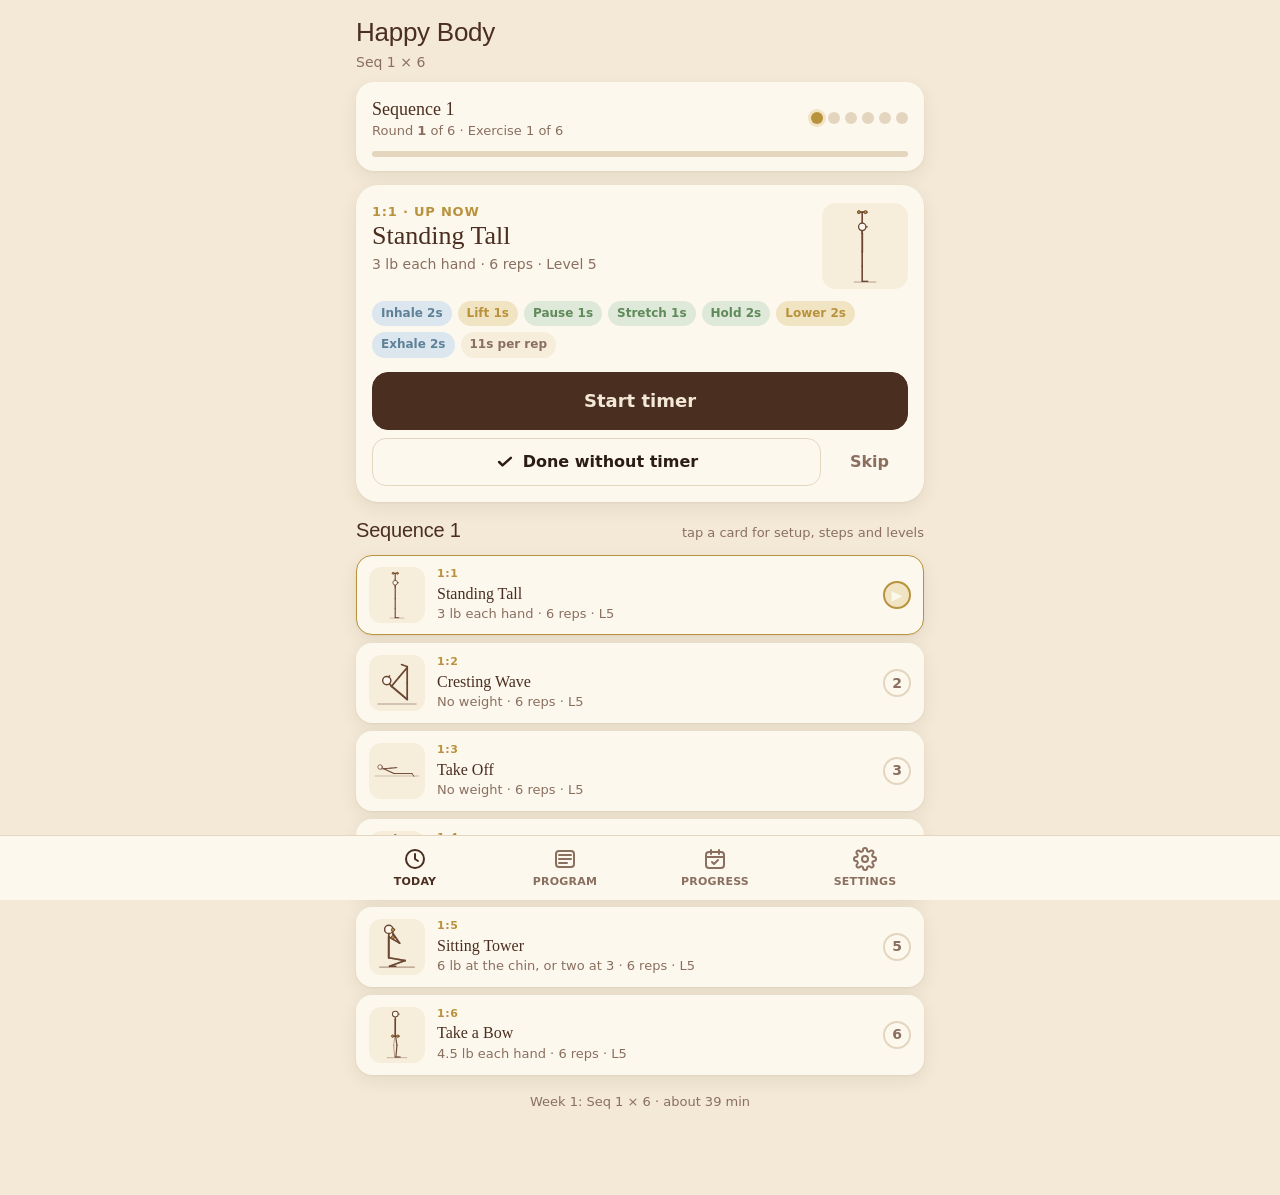
==== index.html @ 6543eadb "Initial commit: Happy Body PWA Daily runner for The Happy Body exercise program. Vanilla JS modules," ====
<!doctype html>
<html lang="en">
<head>
  <meta charset="utf-8">
  <meta name="viewport" content="width=device-width, initial-scale=1, viewport-fit=cover, maximum-scale=1">
  <title>Happy Body</title>
  <meta name="description" content="A daily runner for The Happy Body exercise program: tempo timer, weights, levels and streak.">
  <meta name="theme-color" content="#f3e9d6" media="(prefers-color-scheme: light)">
  <meta name="theme-color" content="#2a1d16" media="(prefers-color-scheme: dark)">
  <meta name="apple-mobile-web-app-capable" content="yes">
  <meta name="mobile-web-app-capable" content="yes">
  <meta name="apple-mobile-web-app-status-bar-style" content="default">
  <meta name="apple-mobile-web-app-title" content="Happy Body">
  <link rel="manifest" href="manifest.webmanifest">
  <link rel="icon" href="icons/icon.svg" type="image/svg+xml">
  <link rel="apple-touch-icon" href="icons/apple-touch-icon.png">
  <link rel="preload" href="fonts/ArchivoBlack.woff2" as="font" type="font/woff2" crossorigin>
  <link rel="preload" href="fonts/Archivo-var.woff2" as="font" type="font/woff2" crossorigin>
  <link rel="stylesheet" href="css/app.css">
  <script>
    // Apply the saved theme before first paint to avoid a flash.
    try { var t = JSON.parse(localStorage.getItem('hb.settings') || '{}').theme; if (t === 'light' || t === 'dark') document.documentElement.dataset.theme = t; } catch (e) {}
  </script>
</head>
<body>
  <div class="app">
    <header class="topbar" id="topbar"></header>
    <main id="main"><div class="empty">Loading…</div></main>
  </div>
  <nav class="nav" aria-label="Sections"><div class="nav-inner" id="nav"></div></nav>
  <script type="module" src="js/app.js"></script>
</body>
</html>
---- css/app.css ----
@font-face { font-family: 'Archivo Black'; src: url('../fonts/ArchivoBlack.woff2') format('woff2'); font-weight: 400; font-display: swap; }
@font-face { font-family: 'Archivo'; src: url('../fonts/Archivo-var.woff2') format('woff2'); font-weight: 100 900; font-display: swap; }

:root {
  --walnut: #4a2e1f;
  --walnut-2: #6b4632;
  --cream: #f3e9d6;
  --paper: #fdf8ee;
  --bg: var(--cream);
  --surface: var(--paper);
  --surface-2: #f6edda;
  --text: #2b1d14;
  --muted: #8a6f5f;
  --line: #e4d5bf;
  --blue: #5f8198;
  --blue-soft: #dbe6ee;
  --brass: #b8923d;
  --brass-soft: #f1e4c3;
  --green: #5f8a5a;
  --green-soft: #dfe9d9;
  --red: #b0513d;
  --shadow: 0 1px 2px rgba(74, 46, 31, 0.06), 0 6px 18px rgba(74, 46, 31, 0.08);
  --radius: 18px;
  --fig-fill: var(--paper);
  --fig-accent: var(--brass);
  --heading: var(--walnut);
  --nav-h: 64px;
  color-scheme: light;
}
:root[data-theme="dark"] { color-scheme: dark; }
@media (prefers-color-scheme: dark) { :root:not([data-theme="light"]) { color-scheme: dark; } }

@media (prefers-color-scheme: dark) {
  :root:not([data-theme="light"]) {
    --bg: #2a1d16;
    --surface: #3a2a21;
    --surface-2: #46342a;
    --text: #f3e9d8;
    --muted: #c0a892;
    --line: #5a4538;
    --blue: #8fb0c6;
    --blue-soft: #3a4a56;
    --brass: #d2ac55;
    --brass-soft: #5a4826;
    --green: #8fb588;
    --green-soft: #3c4c39;
    --red: #e0836f;
    --heading: #f3e9d8;
    --walnut: #f3e9d8;
    --walnut-2: #d9c7b0;
    --fig-fill: #3a2a21;
    --shadow: 0 1px 2px rgba(0,0,0,0.25), 0 8px 20px rgba(0,0,0,0.25);
  }
}
:root[data-theme="dark"] {
  --bg: #2a1d16;
  --surface: #3a2a21;
  --surface-2: #46342a;
  --text: #f3e9d8;
  --muted: #c0a892;
  --line: #5a4538;
  --blue: #8fb0c6;
  --blue-soft: #3a4a56;
  --brass: #d2ac55;
  --brass-soft: #5a4826;
  --green: #8fb588;
  --green-soft: #3c4c39;
  --red: #e0836f;
  --heading: #f3e9d8;
  --walnut: #f3e9d8;
  --walnut-2: #d9c7b0;
  --fig-fill: #3a2a21;
  --shadow: 0 1px 2px rgba(0,0,0,0.25), 0 8px 20px rgba(0,0,0,0.25);
}

* { box-sizing: border-box; }
html { -webkit-text-size-adjust: 100%; }
body {
  margin: 0;
  background: var(--bg);
  color: var(--text);
  font-family: 'Archivo', system-ui, -apple-system, sans-serif;
  font-size: 16px;
  line-height: 1.45;
  -webkit-font-smoothing: antialiased;
  overscroll-behavior-y: none;
  -webkit-tap-highlight-color: transparent;
  padding-bottom: calc(var(--nav-h) + env(safe-area-inset-bottom));
}
h1, h2, h3, .display { font-family: 'Archivo Black', 'Archivo', sans-serif; font-weight: 400; color: var(--heading); margin: 0; letter-spacing: -0.01em; }
h1 { font-size: 26px; }
h2 { font-size: 20px; }
h3 { font-size: 16px; }
p { margin: 0 0 10px; }
button { font: inherit; color: inherit; }
a { color: var(--blue); }
svg { display: block; }

.app { max-width: 600px; margin: 0 auto; padding: 0 16px; }
.topbar {
  display: flex; align-items: baseline; justify-content: space-between; gap: 12px;
  padding: calc(14px + env(safe-area-inset-top)) 0 10px;
}
.topbar .sub { color: var(--muted); font-size: 14px; font-weight: 500; }
.topbar .right { font-variant-numeric: tabular-nums; color: var(--muted); font-size: 14px; font-weight: 600; text-align: right; }
.topbar .right strong { color: var(--text); }

main { padding-bottom: 16px; }
.stack > * + * { margin-top: 14px; }

/* Cards */
.card {
  background: var(--surface); border-radius: var(--radius); box-shadow: var(--shadow);
  padding: 16px;
}
.card.flat { box-shadow: none; border: 1px solid var(--line); }
.card-title { display: flex; align-items: baseline; justify-content: space-between; gap: 8px; margin-bottom: 10px; }
.card-title .hint { color: var(--muted); font-size: 13px; font-weight: 500; }
.muted { color: var(--muted); }
.small { font-size: 13px; }
.tiny { font-size: 12px; }
.tnum { font-variant-numeric: tabular-nums; }

/* Buttons */
.btn {
  display: inline-flex; align-items: center; justify-content: center; gap: 8px;
  min-height: 48px; padding: 10px 18px; border-radius: 14px; border: 1.5px solid var(--line);
  background: var(--surface); font-weight: 600; cursor: pointer; user-select: none;
  transition: transform .08s ease, background .15s ease;
}
.btn:active { transform: scale(0.98); }
.btn svg { width: 20px; height: 20px; flex-shrink: 0; }
.btn.primary { background: var(--walnut); color: var(--cream); border-color: var(--walnut); }
:root[data-theme="dark"] .btn.primary { background: var(--brass); color: #2a1d16; border-color: var(--brass); }
@media (prefers-color-scheme: dark) { :root:not([data-theme="light"]) .btn.primary { background: var(--brass); color: #2a1d16; border-color: var(--brass); } }
.btn.brass { background: var(--brass); color: #2b1d14; border-color: var(--brass); }
.btn.blue { background: var(--blue); color: #fff; border-color: var(--blue); }
.btn.ghost { background: transparent; border-color: transparent; color: var(--muted); }
.btn.danger { color: var(--red); border-color: var(--red); background: transparent; }
.btn.big { min-height: 58px; font-size: 18px; border-radius: 16px; }
.btn.block { width: 100%; }
.btn.sm { min-height: 36px; padding: 6px 12px; font-size: 14px; border-radius: 10px; }
.btn[disabled] { opacity: 0.45; pointer-events: none; }
.btn-row { display: flex; gap: 10px; }
.btn-row > .btn { flex: 1; }
.btn-row.wrap { flex-wrap: wrap; }

/* Segmented control */
.seg { display: flex; background: var(--surface-2); border-radius: 12px; padding: 3px; gap: 3px; }
.seg button {
  flex: 1; min-height: 40px; border: 0; background: transparent; border-radius: 10px; font-weight: 600; cursor: pointer; color: var(--muted);
}
.seg button.on { background: var(--surface); color: var(--text); box-shadow: var(--shadow); }
.seg.compact button { min-height: 34px; font-size: 14px; }

/* Stepper */
.stepper { display: inline-flex; align-items: center; border: 1.5px solid var(--line); border-radius: 12px; overflow: hidden; }
.stepper button { width: 44px; height: 44px; border: 0; background: var(--surface-2); font-size: 22px; cursor: pointer; }
.stepper .val { min-width: 84px; text-align: center; font-family: 'Archivo Black'; font-size: 20px; }

/* Row layout */
.row { display: flex; align-items: center; justify-content: space-between; gap: 12px; }
.row + .row { margin-top: 10px; }
.row .label { font-weight: 600; }
.row .label .small { font-weight: 500; display: block; }
.divider { height: 1px; background: var(--line); margin: 12px 0; }

/* Toggle switch */
.switch { position: relative; width: 50px; height: 30px; border-radius: 15px; background: var(--line); border: 0; cursor: pointer; flex-shrink: 0; }
.switch::after { content: ''; position: absolute; top: 3px; left: 3px; width: 24px; height: 24px; border-radius: 50%; background: var(--surface); transition: left .15s; box-shadow: 0 1px 3px rgba(0,0,0,0.25); }
.switch.on { background: var(--green); }
.switch.on::after { left: 23px; }

/* Nav */
.nav {
  position: fixed; left: 0; right: 0; bottom: 0; z-index: 20;
  background: var(--surface); border-top: 1px solid var(--line);
  padding-bottom: env(safe-area-inset-bottom);
}
.nav-inner { max-width: 600px; margin: 0 auto; display: flex; height: var(--nav-h); }
.nav button {
  flex: 1; border: 0; background: transparent; color: var(--muted); font-size: 11px; font-weight: 600; cursor: pointer;
  display: flex; flex-direction: column; align-items: center; justify-content: center; gap: 3px; letter-spacing: 0.02em; text-transform: uppercase;
}
.nav button svg { width: 24px; height: 24px; }
.nav button.on { color: var(--walnut); }
:root[data-theme="dark"] .nav button.on { color: var(--brass); }
@media (prefers-color-scheme: dark) { :root:not([data-theme="light"]) .nav button.on { color: var(--brass); } }

/* Today: progress strip */
.progress-strip { display: flex; align-items: center; justify-content: space-between; gap: 12px; }
.progress-strip .seqname { font-family: 'Archivo Black'; font-size: 18px; color: var(--heading); }
.round-dots { display: flex; gap: 6px; flex-wrap: wrap; }
.round-dots .blk { display: flex; gap: 5px; align-items: center; }
.round-dots .blk + .blk { margin-left: 8px; padding-left: 8px; border-left: 1px solid var(--line); }
.dot { width: 12px; height: 12px; border-radius: 50%; background: var(--line); }
.dot.done { background: var(--green); }
.dot.cur { background: var(--brass); box-shadow: 0 0 0 3px var(--brass-soft); }
.bar { height: 6px; background: var(--line); border-radius: 3px; overflow: hidden; margin-top: 10px; }
.bar > i { display: block; height: 100%; background: var(--green); border-radius: 3px; transition: width .2s; }

/* Timer panel */
.timer {
  background: var(--surface); border-radius: 22px; box-shadow: var(--shadow); padding: 18px 16px 16px; position: relative; overflow: hidden;
}
.timer .head { display: flex; align-items: flex-start; justify-content: space-between; gap: 10px; }
.timer .ex-key { font-size: 13px; font-weight: 700; color: var(--brass); letter-spacing: 0.06em; text-transform: uppercase; }
.timer .ex-name { font-family: 'Archivo Black'; font-size: 26px; line-height: 1.1; color: var(--heading); }
.timer .ex-meta { color: var(--muted); font-size: 14px; font-weight: 500; margin-top: 4px; }
.timer .hero { width: 86px; height: 86px; flex-shrink: 0; color: var(--walnut-2); background: var(--surface-2); border-radius: 14px; padding: 4px; }
.timer .hero svg { width: 100%; height: 100%; }
.timer .hero img { width: 100%; height: 100%; object-fit: cover; border-radius: 10px; }

.phase-display { text-align: center; padding: 14px 0 8px; }
.phase-display .phase { font-family: 'Archivo Black'; font-size: 44px; line-height: 1; color: var(--heading); min-height: 48px; transition: color .15s; }
.phase-display .count { font-family: 'Archivo Black'; font-size: 112px; line-height: 1; margin: 2px 0 0; color: var(--text); font-variant-numeric: tabular-nums; }
.phase-display .rep { font-size: 16px; font-weight: 600; color: var(--muted); margin-top: 2px; }
.phase-display .rep b { color: var(--text); }
.phase-display.k-in .phase, .phase-display.k-out .phase { color: var(--blue); }
.phase-display.k-move .phase { color: var(--brass); }
.phase-display.k-lower .phase { color: var(--walnut-2); }
.phase-display.k-pause .phase, .phase-display.k-hold .phase, .phase-display.k-stretch .phase { color: var(--green); }
.phase-display.k-count .phase { color: var(--muted); font-size: 24px; }

.phase-track { display: flex; gap: 3px; margin: 6px 0 14px; }
.phase-track span { flex: var(--w); height: 10px; border-radius: 5px; background: var(--line); position: relative; overflow: hidden; }
.phase-track span.done { background: var(--blue-soft); }
.phase-track span.cur::after { content: ''; position: absolute; inset: 0; width: var(--p); background: var(--brass); }
.phase-track span.k-in.done, .phase-track span.k-out.done { background: var(--blue); opacity: .55; }
.phase-track span.k-move.done, .phase-track span.k-lower.done { background: var(--brass); opacity: .55; }
.phase-track span.k-pause.done, .phase-track span.k-hold.done, .phase-track span.k-stretch.done { background: var(--green); opacity: .55; }

.rep-dots { display: flex; justify-content: center; gap: 7px; margin-bottom: 14px; }
.rep-dots i { width: 10px; height: 10px; border-radius: 50%; background: var(--line); }
.rep-dots i.done { background: var(--green); }
.rep-dots i.cur { background: var(--brass); }

.tempo-chips { display: flex; flex-wrap: wrap; gap: 6px; }
.chip { font-size: 12px; font-weight: 600; padding: 4px 9px; border-radius: 999px; background: var(--surface-2); color: var(--muted); }
.chip.k-in, .chip.k-out { background: var(--blue-soft); color: var(--blue); }
.chip.k-move, .chip.k-lower { background: var(--brass-soft); color: var(--brass); }
.chip.k-pause, .chip.k-hold, .chip.k-stretch { background: var(--green-soft); color: var(--green); }
.chip b { font-weight: 800; }

/* Exercise list */
.ex-list { display: flex; flex-direction: column; gap: 8px; }
.ex-card {
  display: grid; grid-template-columns: 56px 1fr auto; align-items: center; gap: 12px;
  background: var(--surface); border-radius: 16px; padding: 10px 12px; border: 1.5px solid transparent; cursor: pointer;
  box-shadow: var(--shadow);
}
.ex-card .thumb { width: 56px; height: 56px; border-radius: 12px; background: var(--surface-2); color: var(--walnut-2); padding: 3px; }
.ex-card .thumb svg { width: 100%; height: 100%; }
.ex-card .thumb img { width: 100%; height: 100%; object-fit: cover; border-radius: 9px; }
.ex-card .k { font-size: 11px; font-weight: 700; color: var(--brass); letter-spacing: .06em; }
.ex-card .n { font-family: 'Archivo Black'; font-size: 16px; color: var(--heading); }
.ex-card .m { font-size: 13px; color: var(--muted); font-weight: 500; }
.ex-card .st { width: 28px; height: 28px; border-radius: 50%; border: 2px solid var(--line); display: grid; place-items: center; color: var(--surface); font-weight: 800; font-size: 14px; }
.ex-card.done { opacity: 0.72; }
.ex-card.done .st { background: var(--green); border-color: var(--green); }
.ex-card.skipped .st { background: var(--line); border-color: var(--line); color: var(--muted); }
.ex-card.cur { border-color: var(--brass); }
.ex-card.cur .st { border-color: var(--brass); background: var(--brass-soft); }

/* Streak */
.streak-hero { display: grid; grid-template-columns: 1fr 1fr 1fr; gap: 10px; text-align: center; }
.streak-hero .num { font-family: 'Archivo Black'; font-size: 40px; line-height: 1; color: var(--heading); }
.streak-hero .lbl { font-size: 12px; font-weight: 600; color: var(--muted); text-transform: uppercase; letter-spacing: .05em; margin-top: 4px; }
.grid28 { display: grid; grid-template-columns: repeat(7, 1fr); gap: 6px; }
.grid28 .dow { text-align: center; font-size: 11px; font-weight: 700; color: var(--muted); text-transform: uppercase; }
.grid28 .day {
  aspect-ratio: 1; border-radius: 10px; background: var(--surface-2); display: grid; place-items: center; font-size: 13px; font-weight: 600; color: var(--muted); position: relative; border: 0; cursor: pointer;
}
.grid28 .day.full { background: var(--green); color: #fff; }
.grid28 .day.part { background: linear-gradient(135deg, var(--green) 50%, var(--surface-2) 50%); color: var(--text); }
.grid28 .day.today { outline: 2px solid var(--brass); outline-offset: 1px; }
.grid28 .day.future { opacity: .35; }
.grid28 .day.sel { box-shadow: 0 0 0 3px var(--blue); }

/* Weight list */
.wl { display: flex; flex-direction: column; }
.wl .seqh { font-family: 'Archivo Black'; color: var(--heading); font-size: 15px; padding: 14px 0 6px; display: flex; align-items: center; gap: 8px; }
.wl .seqh:first-child { padding-top: 0; }
.wl .wrow { display: grid; grid-template-columns: 1fr auto; gap: 2px 10px; padding: 9px 0; border-bottom: 1px solid var(--line); align-items: center; }
.wl .wrow:last-child { border-bottom: 0; }
.wl .wrow .name { font-weight: 700; display: flex; gap: 8px; align-items: baseline; background: none; border: 0; padding: 0; text-align: left; cursor: pointer; font-size: 15px; }
.wl .wrow .name .k { font-size: 12px; color: var(--brass); font-weight: 700; }
.wl .wrow .w { font-weight: 800; white-space: nowrap; text-align: right; }
.wl .wrow .meta { font-size: 12px; color: var(--muted); }
.wl .wrow .lv { justify-self: end; }

/* Tables */
table.weights { width: 100%; border-collapse: collapse; font-size: 14px; }
table.weights th { text-align: left; font-size: 11px; text-transform: uppercase; letter-spacing: .05em; color: var(--muted); padding: 6px 4px; border-bottom: 1px solid var(--line); }
table.weights td { padding: 8px 4px; border-bottom: 1px solid var(--line); vertical-align: middle; }
table.weights tr:last-child td { border-bottom: 0; }
table.weights .k { font-weight: 700; color: var(--brass); font-size: 12px; }
table.weights .w { font-weight: 700; white-space: nowrap; }
.seq-head td { font-family: 'Archivo Black'; color: var(--heading); padding-top: 14px !important; font-size: 14px; }
.lv { display: inline-flex; gap: 2px; }
.lv button { width: 28px; height: 28px; border-radius: 7px; border: 1px solid var(--line); background: transparent; font-size: 12px; font-weight: 700; color: var(--muted); cursor: pointer; }
.lv button.on { background: var(--walnut); color: var(--cream); border-color: var(--walnut); }
:root[data-theme="dark"] .lv button.on { background: var(--brass); color: #2a1d16; border-color: var(--brass); }
@media (prefers-color-scheme: dark) { :root:not([data-theme="light"]) .lv button.on { background: var(--brass); color: #2a1d16; border-color: var(--brass); } }

/* Sheet (modal) */
.sheet-backdrop { position: fixed; inset: 0; background: rgba(43, 29, 20, 0.45); z-index: 50; display: flex; align-items: flex-end; justify-content: center; animation: fade .15s ease; }
.sheet {
  width: 100%; max-width: 600px; max-height: 92vh; max-height: 92dvh; background: var(--bg); border-radius: 22px 22px 0 0; overflow: auto; -webkit-overflow-scrolling: touch;
  padding: 8px 16px calc(24px + env(safe-area-inset-bottom)); animation: up .2s ease;
}
.sheet .grab { width: 40px; height: 5px; border-radius: 3px; background: var(--line); margin: 4px auto 12px; }
.sheet .sheet-head { display: flex; align-items: flex-start; justify-content: space-between; gap: 10px; margin-bottom: 12px; }
.sheet .close { border: 0; background: var(--surface-2); width: 36px; height: 36px; border-radius: 50%; font-size: 18px; cursor: pointer; flex-shrink: 0; }
@keyframes up { from { transform: translateY(40px); opacity: 0; } to { transform: none; opacity: 1; } }
@keyframes fade { from { opacity: 0; } to { opacity: 1; } }

.steps { counter-reset: s; display: flex; flex-direction: column; gap: 12px; }
.step { display: grid; grid-template-columns: 96px 1fr; gap: 12px; align-items: start; }
.step .img { position: relative; width: 96px; height: 96px; border-radius: 14px; background: var(--surface); color: var(--walnut-2); padding: 4px; box-shadow: var(--shadow); }
.step .img svg { width: 100%; height: 100%; }
.step .img img { width: 100%; height: 100%; object-fit: cover; border-radius: 10px; }
.step .img .cam { position: absolute; right: -6px; bottom: -6px; width: 30px; height: 30px; border-radius: 50%; border: 0; background: var(--walnut); color: var(--cream); display: grid; place-items: center; cursor: pointer; box-shadow: var(--shadow); }
.step .img .cam svg { width: 16px; height: 16px; }
.step .txt::before { counter-increment: s; content: counter(s); display: inline-grid; place-items: center; width: 22px; height: 22px; border-radius: 50%; background: var(--brass-soft); color: var(--brass); font-size: 12px; font-weight: 800; margin-right: 8px; vertical-align: 1px; }
.step .txt { font-size: 15px; }

.levels { display: flex; flex-direction: column; gap: 8px; }
.level { display: grid; grid-template-columns: 64px 1fr auto; gap: 10px; align-items: center; background: var(--surface); border-radius: 14px; padding: 8px 10px 8px 8px; border: 1.5px solid transparent; cursor: pointer; }
.level .img { width: 64px; height: 64px; border-radius: 10px; background: var(--surface-2); color: var(--walnut-2); padding: 3px; position: relative; }
.level .img svg { width: 100%; height: 100%; }
.level .img img { width: 100%; height: 100%; object-fit: cover; border-radius: 8px; }
.level .img .cam { position: absolute; right: -5px; bottom: -5px; width: 24px; height: 24px; border-radius: 50%; border: 0; background: var(--walnut); color: var(--cream); display: grid; place-items: center; cursor: pointer; }
.level .img .cam svg { width: 13px; height: 13px; }
.level .t { font-size: 14px; }
.level .t b { display: block; font-size: 12px; color: var(--brass); letter-spacing: .05em; text-transform: uppercase; }
.level.on { border-color: var(--brass); }
.level .radio { width: 22px; height: 22px; border-radius: 50%; border: 2px solid var(--line); }
.level.on .radio { border-color: var(--brass); background: var(--brass); box-shadow: inset 0 0 0 4px var(--surface); }

/* Toast */
.toast { position: fixed; left: 50%; bottom: calc(var(--nav-h) + 14px + env(safe-area-inset-bottom)); transform: translateX(-50%); background: var(--walnut); color: var(--cream); padding: 10px 16px; border-radius: 12px; font-weight: 600; font-size: 14px; z-index: 60; box-shadow: var(--shadow); animation: fade .15s; max-width: 92vw; text-align: center; }
.toast.err { background: var(--red); color: #fff; }

/* Misc */
.save-dot { display: inline-block; width: 8px; height: 8px; border-radius: 50%; background: var(--green); margin-right: 6px; }
.save-dot.err { background: var(--red); }
.save-dot.pending { background: var(--brass); }
.complete-card { text-align: center; padding: 28px 16px; }
.complete-card .big { font-family: 'Archivo Black'; font-size: 30px; color: var(--heading); margin: 8px 0 4px; }
.sr { position: absolute; left: -9999px; }
input[type="date"], input[type="number"], select { font: inherit; padding: 8px 10px; border-radius: 10px; border: 1.5px solid var(--line); background: var(--surface); color: var(--text); min-height: 40px; }
.empty { text-align: center; color: var(--muted); padding: 20px; }
.history li { display: flex; justify-content: space-between; gap: 10px; padding: 6px 0; border-bottom: 1px solid var(--line); font-size: 14px; }
.history li:last-child { border-bottom: 0; }
.history { list-style: none; margin: 0; padding: 0; }
.pill { display: inline-block; padding: 2px 8px; border-radius: 999px; font-size: 12px; font-weight: 700; background: var(--brass-soft); color: var(--brass); vertical-align: middle; }
.pill.blue { background: var(--blue-soft); color: var(--blue); }
.pill.green { background: var(--green-soft); color: var(--green); }
.update-banner { background: var(--blue-soft); color: var(--text); border-radius: 12px; padding: 10px 12px; display: flex; align-items: center; justify-content: space-between; gap: 10px; font-size: 14px; }

@media (max-width: 360px) {
  .phase-display .count { font-size: 88px; }
  .phase-display .phase { font-size: 36px; }
}
@media (prefers-reduced-motion: reduce) { * { animation: none !important; transition: none !important; } }

/* Progress: standards */
.badges { display: grid; grid-template-columns: repeat(3, 1fr); gap: 8px; }
.badge { display: flex; align-items: center; gap: 6px; padding: 8px 10px; border-radius: 12px; background: var(--surface-2); font-size: 13px; font-weight: 600; color: var(--muted); }
.badge .ic { width: 20px; height: 20px; border-radius: 50%; display: grid; place-items: center; background: var(--line); color: var(--surface); font-size: 12px; flex-shrink: 0; }
.badge .ic svg { width: 12px; height: 12px; }
.badge.met { color: var(--text); background: var(--green-soft); }
.badge.met .ic { background: var(--green); }
.badge.no .ic { background: var(--brass-soft); color: var(--brass); }
.std textarea { resize: vertical; }

/* Chart (single series) */
.chart-wrap { margin-top: 12px; }
.chart { width: 100%; height: auto; touch-action: pan-y; }
.chart .grid { stroke: var(--line); stroke-width: 1; }
.chart .tick { font-size: 10px; fill: var(--muted); font-family: inherit; }
.chart .line { fill: none; stroke: var(--blue); stroke-width: 2; stroke-linejoin: round; stroke-linecap: round; }
.chart .mark { fill: var(--blue); stroke: var(--surface); stroke-width: 2; }
.chart .mark.hot { fill: var(--brass); }
.chart .target { stroke: var(--brass); stroke-width: 1.5; stroke-dasharray: 4 4; }
.chart .cursor { stroke: var(--muted); stroke-width: 1; stroke-dasharray: 2 3; }
.chart-tip { text-align: center; font-size: 13px; color: var(--muted); font-weight: 600; margin-top: 2px; }

/* Progress: photos */
.photo-grid { display: grid; grid-template-columns: repeat(3, 1fr); gap: 8px; }
.ph { aspect-ratio: 3 / 4; border-radius: 12px; background: var(--surface-2) center / cover no-repeat; border: 0; position: relative; cursor: pointer; padding: 0; width: 100%; box-shadow: var(--shadow); }
.ph .tag { position: absolute; left: 6px; bottom: 6px; font-size: 10px; font-weight: 700; text-transform: uppercase; letter-spacing: .05em; background: rgba(43,29,20,.7); color: #f3e9d6; padding: 2px 6px; border-radius: 6px; }
.compare { display: grid; grid-template-columns: 1fr 1fr; gap: 10px; }
.compare .ph { margin-bottom: 6px; }
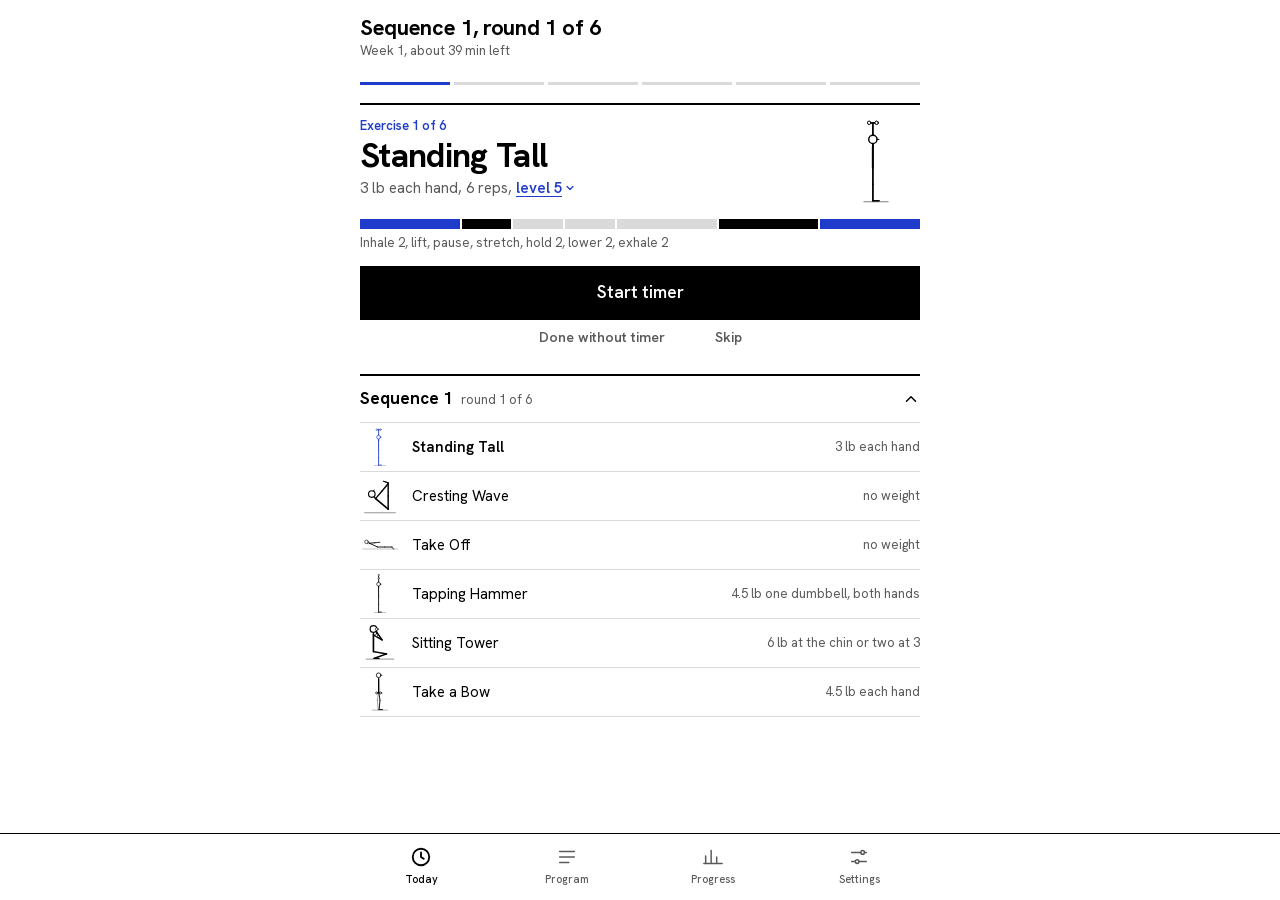
==== commit 63fdae6b: "Redesign: Ledger look for the whole app White paper, black ink, one cobalt; dark mode inverts to bla" ====
--- a/index.html
+++ b/index.html
@@ -5,8 +5,8 @@
   <meta name="viewport" content="width=device-width, initial-scale=1, viewport-fit=cover, maximum-scale=1">
   <title>Happy Body</title>
   <meta name="description" content="A daily runner for The Happy Body exercise program: tempo timer, weights, levels and streak.">
-  <meta name="theme-color" content="#f3e9d6" media="(prefers-color-scheme: light)">
-  <meta name="theme-color" content="#2a1d16" media="(prefers-color-scheme: dark)">
+  <meta name="theme-color" content="#ffffff" media="(prefers-color-scheme: light)">
+  <meta name="theme-color" content="#000000" media="(prefers-color-scheme: dark)">
   <meta name="apple-mobile-web-app-capable" content="yes">
   <meta name="mobile-web-app-capable" content="yes">
   <meta name="apple-mobile-web-app-status-bar-style" content="default">
@@ -14,8 +14,8 @@
   <link rel="manifest" href="manifest.webmanifest">
   <link rel="icon" href="icons/icon.svg" type="image/svg+xml">
   <link rel="apple-touch-icon" href="icons/apple-touch-icon.png">
-  <link rel="preload" href="fonts/ArchivoBlack.woff2" as="font" type="font/woff2" crossorigin>
-  <link rel="preload" href="fonts/Archivo-var.woff2" as="font" type="font/woff2" crossorigin>
+  <link rel="preload" href="fonts/HankenGrotesk-var.woff2" as="font" type="font/woff2" crossorigin>
+  <link rel="preload" href="fonts/BigShouldersDisplay-var.woff2" as="font" type="font/woff2" crossorigin>
   <link rel="stylesheet" href="css/app.css">
   <script>
     // Apply the saved theme before first paint to avoid a flash.
--- a/css/app.css
+++ b/css/app.css
@@ -1,30 +1,23 @@
-@font-face { font-family: 'Archivo Black'; src: url('../fonts/ArchivoBlack.woff2') format('woff2'); font-weight: 400; font-display: swap; }
-@font-face { font-family: 'Archivo'; src: url('../fonts/Archivo-var.woff2') format('woff2'); font-weight: 100 900; font-display: swap; }
-
+@font-face { font-family: 'Hanken Grotesk'; src: url('../fonts/HankenGrotesk-var.woff2') format('woff2'); font-weight: 300 800; font-display: swap; }
+@font-face { font-family: 'Big Shoulders Display'; src: url('../fonts/BigShouldersDisplay-var.woff2') format('woff2'); font-weight: 500 800; font-display: swap; }
+
+/* Ledger: white paper, black ink, one cobalt. Ruled rows, no cards. */
 :root {
-  --walnut: #4a2e1f;
-  --walnut-2: #6b4632;
-  --cream: #f3e9d6;
-  --paper: #fdf8ee;
-  --bg: var(--cream);
-  --surface: var(--paper);
-  --surface-2: #f6edda;
-  --text: #2b1d14;
-  --muted: #8a6f5f;
-  --line: #e4d5bf;
-  --blue: #5f8198;
-  --blue-soft: #dbe6ee;
-  --brass: #b8923d;
-  --brass-soft: #f1e4c3;
-  --green: #5f8a5a;
-  --green-soft: #dfe9d9;
-  --red: #b0513d;
-  --shadow: 0 1px 2px rgba(74, 46, 31, 0.06), 0 6px 18px rgba(74, 46, 31, 0.08);
-  --radius: 18px;
-  --fig-fill: var(--paper);
-  --fig-accent: var(--brass);
-  --heading: var(--walnut);
-  --nav-h: 64px;
+  --bg: #ffffff;
+  --ink: #000000;
+  --text: #000000;
+  --muted: #595959;
+  --line: #dadada;
+  --line-2: #efefef;
+  --accent: #1f3bcc;
+  --on-accent: #ffffff;
+  --red: #c8102e;
+  --fig-fill: #ffffff;
+  --fig-accent: #ffffff;
+  --radius: 0;
+  --nav-h: 66px;
+  --sans: 'Hanken Grotesk', system-ui, -apple-system, sans-serif;
+  --display: 'Big Shoulders Display', 'Hanken Grotesk', system-ui, sans-serif;
   color-scheme: light;
 }
 :root[data-theme="dark"] { color-scheme: dark; }
@@ -32,45 +25,13 @@
 
 @media (prefers-color-scheme: dark) {
   :root:not([data-theme="light"]) {
-    --bg: #2a1d16;
-    --surface: #3a2a21;
-    --surface-2: #46342a;
-    --text: #f3e9d8;
-    --muted: #c0a892;
-    --line: #5a4538;
-    --blue: #8fb0c6;
-    --blue-soft: #3a4a56;
-    --brass: #d2ac55;
-    --brass-soft: #5a4826;
-    --green: #8fb588;
-    --green-soft: #3c4c39;
-    --red: #e0836f;
-    --heading: #f3e9d8;
-    --walnut: #f3e9d8;
-    --walnut-2: #d9c7b0;
-    --fig-fill: #3a2a21;
-    --shadow: 0 1px 2px rgba(0,0,0,0.25), 0 8px 20px rgba(0,0,0,0.25);
+    --bg: #000000; --ink: #ffffff; --text: #ffffff; --muted: #9a9a9a; --line: #333333; --line-2: #1c1c1c;
+    --accent: #6b86ff; --on-accent: #000000; --red: #ff6b6b; --fig-fill: #000000; --fig-accent: #000000;
   }
 }
 :root[data-theme="dark"] {
-  --bg: #2a1d16;
-  --surface: #3a2a21;
-  --surface-2: #46342a;
-  --text: #f3e9d8;
-  --muted: #c0a892;
-  --line: #5a4538;
-  --blue: #8fb0c6;
-  --blue-soft: #3a4a56;
-  --brass: #d2ac55;
-  --brass-soft: #5a4826;
-  --green: #8fb588;
-  --green-soft: #3c4c39;
-  --red: #e0836f;
-  --heading: #f3e9d8;
-  --walnut: #f3e9d8;
-  --walnut-2: #d9c7b0;
-  --fig-fill: #3a2a21;
-  --shadow: 0 1px 2px rgba(0,0,0,0.25), 0 8px 20px rgba(0,0,0,0.25);
+  --bg: #000000; --ink: #ffffff; --text: #ffffff; --muted: #9a9a9a; --line: #333333; --line-2: #1c1c1c;
+  --accent: #6b86ff; --on-accent: #000000; --red: #ff6b6b; --fig-fill: #000000; --fig-accent: #000000;
 }
 
 * { box-sizing: border-box; }
@@ -79,43 +40,42 @@
   margin: 0;
   background: var(--bg);
   color: var(--text);
-  font-family: 'Archivo', system-ui, -apple-system, sans-serif;
+  font-family: var(--sans);
   font-size: 16px;
-  line-height: 1.45;
+  line-height: 1.4;
   -webkit-font-smoothing: antialiased;
   overscroll-behavior-y: none;
   -webkit-tap-highlight-color: transparent;
   padding-bottom: calc(var(--nav-h) + env(safe-area-inset-bottom));
 }
-h1, h2, h3, .display { font-family: 'Archivo Black', 'Archivo', sans-serif; font-weight: 400; color: var(--heading); margin: 0; letter-spacing: -0.01em; }
-h1 { font-size: 26px; }
-h2 { font-size: 20px; }
-h3 { font-size: 16px; }
+h1, h2, h3 { font-weight: 700; color: var(--text); margin: 0; letter-spacing: -0.015em; line-height: 1.1; }
+h1 { font-size: 22px; }
+h2 { font-size: 17px; }
+h3 { font-size: 15px; }
+.display { font-family: var(--display); font-weight: 800; }
 p { margin: 0 0 10px; }
 button { font: inherit; color: inherit; }
-a { color: var(--blue); }
+a { color: var(--accent); }
 svg { display: block; }
-
-.app { max-width: 600px; margin: 0 auto; padding: 0 16px; }
+:focus-visible { outline: 2px solid var(--accent); outline-offset: 2px; }
+
+.app { max-width: 600px; margin: 0 auto; padding: 0 20px; }
 .topbar {
-  display: flex; align-items: baseline; justify-content: space-between; gap: 12px;
-  padding: calc(14px + env(safe-area-inset-top)) 0 10px;
-}
-.topbar .sub { color: var(--muted); font-size: 14px; font-weight: 500; }
-.topbar .right { font-variant-numeric: tabular-nums; color: var(--muted); font-size: 14px; font-weight: 600; text-align: right; }
-.topbar .right strong { color: var(--text); }
+  display: flex; align-items: flex-end; justify-content: space-between; gap: 12px;
+  padding: calc(16px + env(safe-area-inset-top)) 0 12px;
+}
+.topbar .sub { color: var(--muted); font-size: 13px; margin-top: 2px; }
+.topbar .right { font-variant-numeric: tabular-nums; color: var(--muted); font-size: 13px; text-align: right; }
+.topbar .right strong { color: var(--text); font-size: 15px; }
 
 main { padding-bottom: 16px; }
-.stack > * + * { margin-top: 14px; }
-
-/* Cards */
-.card {
-  background: var(--surface); border-radius: var(--radius); box-shadow: var(--shadow);
-  padding: 16px;
-}
-.card.flat { box-shadow: none; border: 1px solid var(--line); }
+.stack > * + * { margin-top: 18px; }
+
+/* Sections, formerly cards: a rule on top, no box */
+.card { border-top: 2px solid var(--ink); padding: 14px 0 0; }
+.card.flat { border-top-width: 1px; border-top-color: var(--line); }
 .card-title { display: flex; align-items: baseline; justify-content: space-between; gap: 8px; margin-bottom: 10px; }
-.card-title .hint { color: var(--muted); font-size: 13px; font-weight: 500; }
+.card-title .hint { color: var(--muted); font-size: 13px; }
 .muted { color: var(--muted); }
 .small { font-size: 13px; }
 .tiny { font-size: 12px; }
@@ -124,255 +84,289 @@
 /* Buttons */
 .btn {
   display: inline-flex; align-items: center; justify-content: center; gap: 8px;
-  min-height: 48px; padding: 10px 18px; border-radius: 14px; border: 1.5px solid var(--line);
-  background: var(--surface); font-weight: 600; cursor: pointer; user-select: none;
-  transition: transform .08s ease, background .15s ease;
-}
-.btn:active { transform: scale(0.98); }
-.btn svg { width: 20px; height: 20px; flex-shrink: 0; }
-.btn.primary { background: var(--walnut); color: var(--cream); border-color: var(--walnut); }
-:root[data-theme="dark"] .btn.primary { background: var(--brass); color: #2a1d16; border-color: var(--brass); }
-@media (prefers-color-scheme: dark) { :root:not([data-theme="light"]) .btn.primary { background: var(--brass); color: #2a1d16; border-color: var(--brass); } }
-.btn.brass { background: var(--brass); color: #2b1d14; border-color: var(--brass); }
-.btn.blue { background: var(--blue); color: #fff; border-color: var(--blue); }
-.btn.ghost { background: transparent; border-color: transparent; color: var(--muted); }
-.btn.danger { color: var(--red); border-color: var(--red); background: transparent; }
-.btn.big { min-height: 58px; font-size: 18px; border-radius: 16px; }
+  min-height: 46px; padding: 8px 16px; border-radius: 0; border: 1.5px solid var(--ink);
+  background: transparent; color: var(--text); font-weight: 600; font-size: 15px; cursor: pointer; user-select: none;
+}
+.btn:active { opacity: .7; }
+.btn svg { width: 18px; height: 18px; flex-shrink: 0; }
+.btn.primary { background: var(--ink); color: var(--bg); }
+.btn.brass, .btn.blue { background: var(--accent); color: var(--on-accent); border-color: var(--accent); }
+.btn.ghost { border-color: transparent; color: var(--muted); }
+.btn.danger { color: var(--red); border-color: var(--red); }
+.btn.big { min-height: 54px; font-size: 17px; }
 .btn.block { width: 100%; }
-.btn.sm { min-height: 36px; padding: 6px 12px; font-size: 14px; border-radius: 10px; }
-.btn[disabled] { opacity: 0.45; pointer-events: none; }
-.btn-row { display: flex; gap: 10px; }
+.btn.sm { min-height: 36px; padding: 4px 12px; font-size: 14px; }
+.btn[disabled] { opacity: 0.4; pointer-events: none; }
+.btn-row { display: flex; gap: 8px; }
 .btn-row > .btn { flex: 1; }
 .btn-row.wrap { flex-wrap: wrap; }
+.btn-row.quiet { justify-content: center; gap: 24px; }
+.btn-row.quiet > .btn { flex: 0 0 auto; }
 
 /* Segmented control */
-.seg { display: flex; background: var(--surface-2); border-radius: 12px; padding: 3px; gap: 3px; }
-.seg button {
-  flex: 1; min-height: 40px; border: 0; background: transparent; border-radius: 10px; font-weight: 600; cursor: pointer; color: var(--muted);
-}
-.seg button.on { background: var(--surface); color: var(--text); box-shadow: var(--shadow); }
+.seg { display: flex; border: 1.5px solid var(--ink); }
+.seg button { flex: 1; min-height: 40px; border: 0; background: transparent; font-weight: 600; cursor: pointer; color: var(--muted); }
+.seg button + button { border-left: 1.5px solid var(--ink); }
+.seg button.on { background: var(--ink); color: var(--bg); }
 .seg.compact button { min-height: 34px; font-size: 14px; }
 
 /* Stepper */
-.stepper { display: inline-flex; align-items: center; border: 1.5px solid var(--line); border-radius: 12px; overflow: hidden; }
-.stepper button { width: 44px; height: 44px; border: 0; background: var(--surface-2); font-size: 22px; cursor: pointer; }
-.stepper .val { min-width: 84px; text-align: center; font-family: 'Archivo Black'; font-size: 20px; }
+.stepper { display: inline-flex; align-items: center; border: 1.5px solid var(--ink); }
+.stepper button { width: 44px; height: 44px; border: 0; background: transparent; font-size: 22px; cursor: pointer; }
+.stepper .val { min-width: 84px; text-align: center; font-family: var(--display); font-weight: 700; font-size: 24px; border-left: 1.5px solid var(--ink); border-right: 1.5px solid var(--ink); line-height: 44px; }
 
 /* Row layout */
 .row { display: flex; align-items: center; justify-content: space-between; gap: 12px; }
 .row + .row { margin-top: 10px; }
 .row .label { font-weight: 600; }
-.row .label .small { font-weight: 500; display: block; }
+.row .label .small { font-weight: 400; display: block; color: var(--muted); }
 .divider { height: 1px; background: var(--line); margin: 12px 0; }
 
 /* Toggle switch */
-.switch { position: relative; width: 50px; height: 30px; border-radius: 15px; background: var(--line); border: 0; cursor: pointer; flex-shrink: 0; }
-.switch::after { content: ''; position: absolute; top: 3px; left: 3px; width: 24px; height: 24px; border-radius: 50%; background: var(--surface); transition: left .15s; box-shadow: 0 1px 3px rgba(0,0,0,0.25); }
-.switch.on { background: var(--green); }
-.switch.on::after { left: 23px; }
+.switch { position: relative; width: 48px; height: 28px; border-radius: 14px; background: var(--line); border: 0; cursor: pointer; flex-shrink: 0; }
+.switch::after { content: ''; position: absolute; top: 3px; left: 3px; width: 22px; height: 22px; border-radius: 50%; background: var(--bg); transition: left .15s; border: 1px solid var(--line); }
+.switch.on { background: var(--ink); }
+.switch.on::after { left: 23px; border-color: var(--ink); }
 
 /* Nav */
 .nav {
   position: fixed; left: 0; right: 0; bottom: 0; z-index: 20;
-  background: var(--surface); border-top: 1px solid var(--line);
+  background: var(--bg); border-top: 1px solid var(--ink);
   padding-bottom: env(safe-area-inset-bottom);
 }
-.nav-inner { max-width: 600px; margin: 0 auto; display: flex; height: var(--nav-h); }
+.nav-inner { max-width: 600px; margin: 0 auto; display: flex; height: var(--nav-h); padding: 0 8px; }
 .nav button {
-  flex: 1; border: 0; background: transparent; color: var(--muted); font-size: 11px; font-weight: 600; cursor: pointer;
-  display: flex; flex-direction: column; align-items: center; justify-content: center; gap: 3px; letter-spacing: 0.02em; text-transform: uppercase;
-}
-.nav button svg { width: 24px; height: 24px; }
-.nav button.on { color: var(--walnut); }
-:root[data-theme="dark"] .nav button.on { color: var(--brass); }
-@media (prefers-color-scheme: dark) { :root:not([data-theme="light"]) .nav button.on { color: var(--brass); } }
-
-/* Today: progress strip */
-.progress-strip { display: flex; align-items: center; justify-content: space-between; gap: 12px; }
-.progress-strip .seqname { font-family: 'Archivo Black'; font-size: 18px; color: var(--heading); }
-.round-dots { display: flex; gap: 6px; flex-wrap: wrap; }
-.round-dots .blk { display: flex; gap: 5px; align-items: center; }
-.round-dots .blk + .blk { margin-left: 8px; padding-left: 8px; border-left: 1px solid var(--line); }
-.dot { width: 12px; height: 12px; border-radius: 50%; background: var(--line); }
-.dot.done { background: var(--green); }
-.dot.cur { background: var(--brass); box-shadow: 0 0 0 3px var(--brass-soft); }
-.bar { height: 6px; background: var(--line); border-radius: 3px; overflow: hidden; margin-top: 10px; }
-.bar > i { display: block; height: 100%; background: var(--green); border-radius: 3px; transition: width .2s; }
-
-/* Timer panel */
-.timer {
-  background: var(--surface); border-radius: 22px; box-shadow: var(--shadow); padding: 18px 16px 16px; position: relative; overflow: hidden;
-}
-.timer .head { display: flex; align-items: flex-start; justify-content: space-between; gap: 10px; }
-.timer .ex-key { font-size: 13px; font-weight: 700; color: var(--brass); letter-spacing: 0.06em; text-transform: uppercase; }
-.timer .ex-name { font-family: 'Archivo Black'; font-size: 26px; line-height: 1.1; color: var(--heading); }
-.timer .ex-meta { color: var(--muted); font-size: 14px; font-weight: 500; margin-top: 4px; }
-.timer .hero { width: 86px; height: 86px; flex-shrink: 0; color: var(--walnut-2); background: var(--surface-2); border-radius: 14px; padding: 4px; }
+  flex: 1; border: 0; background: transparent; color: var(--muted); font-size: 11px; font-weight: 500; cursor: pointer;
+  display: flex; flex-direction: column; align-items: center; justify-content: center; gap: 4px;
+}
+.nav button svg { width: 22px; height: 22px; stroke-width: 1.6; }
+.nav button.on { color: var(--text); }
+.nav button.on svg { stroke-width: 2; }
+
+/* Today: head */
+.round-bar { display: flex; gap: 4px; margin-top: 10px; }
+.round-bar i { flex: 1; height: 3px; background: var(--line); }
+.round-bar i.done { background: var(--ink); }
+.round-bar i.cur { background: var(--accent); }
+.ex-strip { display: flex; gap: 6px; margin-top: 12px; }
+.ex-strip i {
+  width: 28px; height: 28px; border-radius: 50%; border: 1.5px solid var(--line); color: var(--muted);
+  display: grid; place-items: center; font-family: var(--display); font-weight: 700; font-size: 16px; font-style: normal;
+}
+.ex-strip i.done { background: var(--ink); border-color: var(--ink); color: var(--bg); }
+.ex-strip i.skipped { background: var(--line); border-color: var(--line); color: var(--muted); }
+.ex-strip i.cur { border: 2px solid var(--accent); color: var(--accent); }
+.ex-strip i svg { width: 14px; height: 14px; stroke-width: 3; }
+
+/* Today: timer section */
+.timer { border-top: 2px solid var(--ink); padding-top: 12px; position: relative; }
+.timer .head { display: flex; align-items: flex-start; justify-content: space-between; gap: 12px; }
+.timer .ex-key { font-size: 13px; font-weight: 600; color: var(--accent); }
+.timer .ex-name { font-size: 34px; line-height: 1; font-weight: 700; letter-spacing: -0.02em; margin-top: 2px; }
+.timer.compact .ex-name { font-size: 26px; }
+.timer .ex-meta { color: var(--muted); font-size: 15px; margin-top: 6px; }
+.timer .ex-meta .lvl { border: 0; background: transparent; padding: 0; color: var(--accent); font-weight: 600; text-decoration: underline; text-underline-offset: 3px; cursor: pointer; display: inline-flex; align-items: center; gap: 2px; }
+.timer .ex-meta .lvl svg { width: 12px; height: 12px; stroke-width: 2.5; }
+.timer .hero { width: 88px; height: 88px; flex-shrink: 0; color: var(--ink); background: transparent; border: 0; padding: 0; cursor: pointer; }
+.timer.compact .hero { width: 68px; height: 68px; }
 .timer .hero svg { width: 100%; height: 100%; }
-.timer .hero img { width: 100%; height: 100%; object-fit: cover; border-radius: 10px; }
-
-.phase-display { text-align: center; padding: 14px 0 8px; }
-.phase-display .phase { font-family: 'Archivo Black'; font-size: 44px; line-height: 1; color: var(--heading); min-height: 48px; transition: color .15s; }
-.phase-display .count { font-family: 'Archivo Black'; font-size: 112px; line-height: 1; margin: 2px 0 0; color: var(--text); font-variant-numeric: tabular-nums; }
-.phase-display .rep { font-size: 16px; font-weight: 600; color: var(--muted); margin-top: 2px; }
-.phase-display .rep b { color: var(--text); }
-.phase-display.k-in .phase, .phase-display.k-out .phase { color: var(--blue); }
-.phase-display.k-move .phase { color: var(--brass); }
-.phase-display.k-lower .phase { color: var(--walnut-2); }
-.phase-display.k-pause .phase, .phase-display.k-hold .phase, .phase-display.k-stretch .phase { color: var(--green); }
-.phase-display.k-count .phase { color: var(--muted); font-size: 24px; }
-
-.phase-track { display: flex; gap: 3px; margin: 6px 0 14px; }
-.phase-track span { flex: var(--w); height: 10px; border-radius: 5px; background: var(--line); position: relative; overflow: hidden; }
-.phase-track span.done { background: var(--blue-soft); }
-.phase-track span.cur::after { content: ''; position: absolute; inset: 0; width: var(--p); background: var(--brass); }
-.phase-track span.k-in.done, .phase-track span.k-out.done { background: var(--blue); opacity: .55; }
-.phase-track span.k-move.done, .phase-track span.k-lower.done { background: var(--brass); opacity: .55; }
-.phase-track span.k-pause.done, .phase-track span.k-hold.done, .phase-track span.k-stretch.done { background: var(--green); opacity: .55; }
-
-.rep-dots { display: flex; justify-content: center; gap: 7px; margin-bottom: 14px; }
-.rep-dots i { width: 10px; height: 10px; border-radius: 50%; background: var(--line); }
-.rep-dots i.done { background: var(--green); }
-.rep-dots i.cur { background: var(--brass); }
+.timer .hero img { width: 100%; height: 100%; object-fit: cover; }
+.timer .acts { margin-top: 14px; }
+
+/* Tempo strip: one block per phase, width by seconds */
+.phase-track { display: flex; gap: 2px; margin-top: 14px; }
+.phase-track span { flex: var(--w); height: 10px; background: var(--line); position: relative; overflow: hidden; }
+.phase-track span.k-in, .phase-track span.k-out { background: var(--accent); }
+.phase-track span.k-move, .phase-track span.k-lower { background: var(--ink); }
+.phase-track span.done { opacity: .35; }
+.phase-track span.cur::after { content: ''; position: absolute; inset: 0; width: var(--p); background: var(--bg); opacity: .55; }
+.phase-labels { margin-top: 6px; font-size: 13px; color: var(--muted); line-height: 1.3; }
+.phase-labels span.cur { color: var(--text); font-weight: 600; }
+
+/* Ring */
+.ring { position: relative; width: 272px; height: 272px; margin: 14px auto 0; display: flex; align-items: center; justify-content: center; }
+.ring svg.arc { position: absolute; inset: 0; width: 100%; height: 100%; }
+.ring .track { fill: none; stroke: var(--line); stroke-width: 2; }
+.ring .prog { fill: none; stroke: var(--accent); stroke-width: 8; transition: stroke-dashoffset .12s linear; }
+.ring .breath { position: absolute; inset: 24px; border-radius: 50%; background: var(--accent); opacity: .06; transform: scale(.9); transition: transform var(--dur, 2s) ease-in-out; }
+.ring.k-in .breath { transform: scale(1.06); }
+.ring.k-hold .breath, .ring.k-pause .breath, .ring.k-stretch .breath, .ring.k-move .breath { transform: scale(1.06); }
+.ring.k-out .breath, .ring.k-lower .breath, .ring.k-count .breath { transform: scale(.9); }
+.phase-display { position: relative; text-align: center; }
+.phase-display .phase { font-size: 20px; font-weight: 600; color: var(--accent); min-height: 24px; }
+.phase-display.k-move .phase, .phase-display.k-lower .phase { color: var(--text); }
+.phase-display.k-pause .phase, .phase-display.k-hold .phase, .phase-display.k-stretch .phase { color: var(--muted); }
+.phase-display.k-count .phase { color: var(--muted); }
+.phase-display .count { font-family: var(--display); font-size: 190px; line-height: .85; font-weight: 800; letter-spacing: -0.02em; color: var(--text); font-variant-numeric: tabular-nums; margin-top: 2px; }
+.phase-display .count.time { font-size: 96px; letter-spacing: 0; }
+.phase-display .rep { font-size: 14px; color: var(--muted); margin-top: 8px; min-height: 18px; }
+.phase-display .rep b { color: var(--text); font-weight: 600; }
+
+/* Rep counter */
+.rep-dots { display: flex; justify-content: center; gap: 8px; margin-top: 16px; }
+.rep-dots i {
+  width: 40px; height: 40px; border-radius: 50%; border: 1.5px solid var(--line); color: var(--muted);
+  display: grid; place-items: center; font-family: var(--display); font-weight: 700; font-size: 20px; font-style: normal;
+}
+.rep-dots i.done { background: var(--ink); border-color: var(--ink); color: var(--bg); }
+.rep-dots i.cur { border: 2.5px solid var(--accent); color: var(--accent); }
+.rep-dots.many i { width: 30px; height: 30px; font-size: 16px; }
 
 .tempo-chips { display: flex; flex-wrap: wrap; gap: 6px; }
-.chip { font-size: 12px; font-weight: 600; padding: 4px 9px; border-radius: 999px; background: var(--surface-2); color: var(--muted); }
-.chip.k-in, .chip.k-out { background: var(--blue-soft); color: var(--blue); }
-.chip.k-move, .chip.k-lower { background: var(--brass-soft); color: var(--brass); }
-.chip.k-pause, .chip.k-hold, .chip.k-stretch { background: var(--green-soft); color: var(--green); }
+.chip { font-size: 12px; font-weight: 600; padding: 4px 8px; border: 1px solid var(--line); color: var(--muted); }
+.chip.k-in, .chip.k-out { color: var(--accent); border-color: var(--accent); }
+.chip.k-move, .chip.k-lower { color: var(--text); border-color: var(--ink); }
 .chip b { font-weight: 800; }
 
-/* Exercise list */
-.ex-list { display: flex; flex-direction: column; gap: 8px; }
-.ex-card {
-  display: grid; grid-template-columns: 56px 1fr auto; align-items: center; gap: 12px;
-  background: var(--surface); border-radius: 16px; padding: 10px 12px; border: 1.5px solid transparent; cursor: pointer;
-  box-shadow: var(--shadow);
-}
-.ex-card .thumb { width: 56px; height: 56px; border-radius: 12px; background: var(--surface-2); color: var(--walnut-2); padding: 3px; }
-.ex-card .thumb svg { width: 100%; height: 100%; }
-.ex-card .thumb img { width: 100%; height: 100%; object-fit: cover; border-radius: 9px; }
-.ex-card .k { font-size: 11px; font-weight: 700; color: var(--brass); letter-spacing: .06em; }
-.ex-card .n { font-family: 'Archivo Black'; font-size: 16px; color: var(--heading); }
-.ex-card .m { font-size: 13px; color: var(--muted); font-weight: 500; }
-.ex-card .st { width: 28px; height: 28px; border-radius: 50%; border: 2px solid var(--line); display: grid; place-items: center; color: var(--surface); font-weight: 800; font-size: 14px; }
-.ex-card.done { opacity: 0.72; }
-.ex-card.done .st { background: var(--green); border-color: var(--green); }
-.ex-card.skipped .st { background: var(--line); border-color: var(--line); color: var(--muted); }
-.ex-card.cur { border-color: var(--brass); }
-.ex-card.cur .st { border-color: var(--brass); background: var(--brass-soft); }
+/* Today: sequences as ruled sections */
+.seqs { display: flex; flex-direction: column; }
+.seq-head {
+  display: flex; align-items: center; justify-content: space-between; width: 100%; height: 48px; border: 0; border-top: 2px solid var(--ink);
+  background: transparent; padding: 0; cursor: pointer; text-align: left;
+}
+.seq-head + .seq-head { margin-top: 6px; }
+.seq-head .t { display: flex; align-items: baseline; gap: 8px; }
+.seq-head .t b { font-size: 17px; font-weight: 700; }
+.seq-head .t span { font-size: 13px; color: var(--muted); }
+.seq-head .t .ok { width: 18px; height: 18px; color: var(--ink); align-self: center; }
+.seq-head .t .ok svg { stroke-width: 3; }
+.seq-head svg.chev { width: 18px; height: 18px; stroke-width: 2; }
+.seq-head.open + .ex-list { display: flex; }
+.ex-list { display: none; flex-direction: column; }
+.ex-list + .seq-head { margin-top: 6px; }
+.ex-row {
+  display: flex; align-items: center; gap: 12px; min-height: 46px; border-top: 1px solid var(--line); padding: 4px 0;
+  background: transparent; border-left: 0; border-right: 0; border-bottom: 0; width: 100%; text-align: left; cursor: pointer; color: var(--text); font-size: 15px;
+}
+.ex-row:last-child { border-bottom: 1px solid var(--line); }
+.ex-row .fig { width: 40px; height: 40px; flex-shrink: 0; color: var(--ink); display: grid; place-items: center; }
+.ex-row .fig svg { width: 100%; height: 100%; }
+.ex-row .fig img { width: 100%; height: 100%; object-fit: cover; }
+.ex-row .fig .mark { width: 26px; height: 26px; border-radius: 50%; display: grid; place-items: center; }
+.ex-row .fig .mark svg { width: 14px; height: 14px; stroke-width: 3; }
+.ex-row.done { color: var(--muted); }
+.ex-row.done .fig .mark { background: var(--ink); color: var(--bg); }
+.ex-row.skipped .fig .mark { background: var(--line); color: var(--muted); }
+.ex-row.cur .fig { color: var(--accent); }
+.ex-row.cur .n { font-weight: 600; }
+.ex-row .n { flex: 1; min-width: 0; white-space: nowrap; }
+.ex-row .m { color: var(--muted); font-size: 13px; text-align: right; max-width: 48%; line-height: 1.25; }
+
+/* Soreness sheet still uses .ex-card */
+.ex-card { display: grid; grid-template-columns: 32px 1fr auto; align-items: center; gap: 12px; padding: 10px 0; border-top: 1px solid var(--line); cursor: pointer; }
+.ex-card .k { font-size: 12px; color: var(--accent); font-weight: 600; }
+.ex-card .n { font-weight: 600; }
+.ex-card .m { font-size: 13px; color: var(--muted); }
 
 /* Streak */
 .streak-hero { display: grid; grid-template-columns: 1fr 1fr 1fr; gap: 10px; text-align: center; }
-.streak-hero .num { font-family: 'Archivo Black'; font-size: 40px; line-height: 1; color: var(--heading); }
-.streak-hero .lbl { font-size: 12px; font-weight: 600; color: var(--muted); text-transform: uppercase; letter-spacing: .05em; margin-top: 4px; }
+.streak-hero .num { font-family: var(--display); font-size: 48px; line-height: 1; font-weight: 800; color: var(--text); }
+.streak-hero .lbl { font-size: 12px; color: var(--muted); margin-top: 4px; }
 .grid28 { display: grid; grid-template-columns: repeat(7, 1fr); gap: 6px; }
-.grid28 .dow { text-align: center; font-size: 11px; font-weight: 700; color: var(--muted); text-transform: uppercase; }
+.grid28 .dow { text-align: center; font-size: 11px; color: var(--muted); }
 .grid28 .day {
-  aspect-ratio: 1; border-radius: 10px; background: var(--surface-2); display: grid; place-items: center; font-size: 13px; font-weight: 600; color: var(--muted); position: relative; border: 0; cursor: pointer;
-}
-.grid28 .day.full { background: var(--green); color: #fff; }
-.grid28 .day.part { background: linear-gradient(135deg, var(--green) 50%, var(--surface-2) 50%); color: var(--text); }
-.grid28 .day.today { outline: 2px solid var(--brass); outline-offset: 1px; }
+  aspect-ratio: 1; border: 1px solid var(--line); background: transparent; display: grid; place-items: center; font-size: 13px; font-weight: 500; color: var(--muted); position: relative; cursor: pointer;
+}
+.grid28 .day.full { background: var(--ink); border-color: var(--ink); color: var(--bg); }
+.grid28 .day.part { background: linear-gradient(135deg, var(--ink) 50%, transparent 50%); color: var(--text); }
+.grid28 .day.today { outline: 2px solid var(--accent); outline-offset: 1px; }
 .grid28 .day.future { opacity: .35; }
-.grid28 .day.sel { box-shadow: 0 0 0 3px var(--blue); }
+.grid28 .day.sel { box-shadow: 0 0 0 3px var(--accent); }
 
 /* Weight list */
 .wl { display: flex; flex-direction: column; }
-.wl .seqh { font-family: 'Archivo Black'; color: var(--heading); font-size: 15px; padding: 14px 0 6px; display: flex; align-items: center; gap: 8px; }
+.wl .seqh { font-size: 15px; font-weight: 700; padding: 14px 0 6px; display: flex; align-items: center; gap: 8px; }
 .wl .seqh:first-child { padding-top: 0; }
-.wl .wrow { display: grid; grid-template-columns: 1fr auto; gap: 2px 10px; padding: 9px 0; border-bottom: 1px solid var(--line); align-items: center; }
-.wl .wrow:last-child { border-bottom: 0; }
-.wl .wrow .name { font-weight: 700; display: flex; gap: 8px; align-items: baseline; background: none; border: 0; padding: 0; text-align: left; cursor: pointer; font-size: 15px; }
-.wl .wrow .name .k { font-size: 12px; color: var(--brass); font-weight: 700; }
-.wl .wrow .w { font-weight: 800; white-space: nowrap; text-align: right; }
+.wl .wrow { display: grid; grid-template-columns: 1fr auto; gap: 2px 10px; padding: 9px 0; border-top: 1px solid var(--line); align-items: center; }
+.wl .wrow .name { font-weight: 600; display: flex; gap: 8px; align-items: baseline; background: none; border: 0; padding: 0; text-align: left; cursor: pointer; font-size: 15px; }
+.wl .wrow .name .k { font-size: 12px; color: var(--accent); font-weight: 600; }
+.wl .wrow .w { font-weight: 700; white-space: nowrap; text-align: right; font-variant-numeric: tabular-nums; }
 .wl .wrow .meta { font-size: 12px; color: var(--muted); }
 .wl .wrow .lv { justify-self: end; }
 
 /* Tables */
 table.weights { width: 100%; border-collapse: collapse; font-size: 14px; }
-table.weights th { text-align: left; font-size: 11px; text-transform: uppercase; letter-spacing: .05em; color: var(--muted); padding: 6px 4px; border-bottom: 1px solid var(--line); }
+table.weights th { text-align: left; font-size: 12px; font-weight: 500; color: var(--muted); padding: 6px 4px; border-bottom: 1px solid var(--ink); }
 table.weights td { padding: 8px 4px; border-bottom: 1px solid var(--line); vertical-align: middle; }
 table.weights tr:last-child td { border-bottom: 0; }
-table.weights .k { font-weight: 700; color: var(--brass); font-size: 12px; }
+table.weights .k { font-weight: 600; color: var(--accent); font-size: 12px; }
 table.weights .w { font-weight: 700; white-space: nowrap; }
-.seq-head td { font-family: 'Archivo Black'; color: var(--heading); padding-top: 14px !important; font-size: 14px; }
-.lv { display: inline-flex; gap: 2px; }
-.lv button { width: 28px; height: 28px; border-radius: 7px; border: 1px solid var(--line); background: transparent; font-size: 12px; font-weight: 700; color: var(--muted); cursor: pointer; }
-.lv button.on { background: var(--walnut); color: var(--cream); border-color: var(--walnut); }
-:root[data-theme="dark"] .lv button.on { background: var(--brass); color: #2a1d16; border-color: var(--brass); }
-@media (prefers-color-scheme: dark) { :root:not([data-theme="light"]) .lv button.on { background: var(--brass); color: #2a1d16; border-color: var(--brass); } }
+.seq-head td { font-weight: 700; padding-top: 14px !important; font-size: 14px; }
+.lv { display: inline-flex; gap: 0; border: 1px solid var(--line); }
+.lv button { width: 30px; height: 30px; border: 0; background: transparent; font-size: 13px; font-weight: 600; color: var(--muted); cursor: pointer; }
+.lv button + button { border-left: 1px solid var(--line); }
+.lv button.on { background: var(--ink); color: var(--bg); }
 
 /* Sheet (modal) */
-.sheet-backdrop { position: fixed; inset: 0; background: rgba(43, 29, 20, 0.45); z-index: 50; display: flex; align-items: flex-end; justify-content: center; animation: fade .15s ease; }
+.sheet-backdrop { position: fixed; inset: 0; background: rgba(0, 0, 0, 0.5); z-index: 50; display: flex; align-items: flex-end; justify-content: center; animation: fade .15s ease; }
 .sheet {
-  width: 100%; max-width: 600px; max-height: 92vh; max-height: 92dvh; background: var(--bg); border-radius: 22px 22px 0 0; overflow: auto; -webkit-overflow-scrolling: touch;
-  padding: 8px 16px calc(24px + env(safe-area-inset-bottom)); animation: up .2s ease;
-}
-.sheet .grab { width: 40px; height: 5px; border-radius: 3px; background: var(--line); margin: 4px auto 12px; }
+  width: 100%; max-width: 600px; max-height: 92vh; max-height: 92dvh; background: var(--bg); border-top: 2px solid var(--ink); overflow: auto; -webkit-overflow-scrolling: touch;
+  padding: 8px 20px calc(24px + env(safe-area-inset-bottom)); animation: up .2s ease;
+}
+.sheet .grab { width: 36px; height: 3px; background: var(--line); margin: 6px auto 14px; }
 .sheet .sheet-head { display: flex; align-items: flex-start; justify-content: space-between; gap: 10px; margin-bottom: 12px; }
-.sheet .close { border: 0; background: var(--surface-2); width: 36px; height: 36px; border-radius: 50%; font-size: 18px; cursor: pointer; flex-shrink: 0; }
+.sheet .close { border: 1.5px solid var(--ink); background: transparent; width: 36px; height: 36px; font-size: 20px; cursor: pointer; flex-shrink: 0; line-height: 1; }
 @keyframes up { from { transform: translateY(40px); opacity: 0; } to { transform: none; opacity: 1; } }
 @keyframes fade { from { opacity: 0; } to { opacity: 1; } }
 
 .steps { counter-reset: s; display: flex; flex-direction: column; gap: 12px; }
 .step { display: grid; grid-template-columns: 96px 1fr; gap: 12px; align-items: start; }
-.step .img { position: relative; width: 96px; height: 96px; border-radius: 14px; background: var(--surface); color: var(--walnut-2); padding: 4px; box-shadow: var(--shadow); }
+.step .img { position: relative; width: 96px; height: 96px; border: 1px solid var(--line); color: var(--ink); padding: 4px; }
 .step .img svg { width: 100%; height: 100%; }
-.step .img img { width: 100%; height: 100%; object-fit: cover; border-radius: 10px; }
-.step .img .cam { position: absolute; right: -6px; bottom: -6px; width: 30px; height: 30px; border-radius: 50%; border: 0; background: var(--walnut); color: var(--cream); display: grid; place-items: center; cursor: pointer; box-shadow: var(--shadow); }
+.step .img img { width: 100%; height: 100%; object-fit: cover; }
+.step .img .cam { position: absolute; right: -8px; bottom: -8px; width: 30px; height: 30px; border-radius: 50%; border: 0; background: var(--ink); color: var(--bg); display: grid; place-items: center; cursor: pointer; }
 .step .img .cam svg { width: 16px; height: 16px; }
-.step .txt::before { counter-increment: s; content: counter(s); display: inline-grid; place-items: center; width: 22px; height: 22px; border-radius: 50%; background: var(--brass-soft); color: var(--brass); font-size: 12px; font-weight: 800; margin-right: 8px; vertical-align: 1px; }
+.step .txt::before { counter-increment: s; content: counter(s); display: inline-grid; place-items: center; width: 22px; height: 22px; border-radius: 50%; border: 1.5px solid var(--ink); font-family: var(--display); font-size: 14px; font-weight: 700; margin-right: 8px; vertical-align: 1px; }
 .step .txt { font-size: 15px; }
 
-.levels { display: flex; flex-direction: column; gap: 8px; }
-.level { display: grid; grid-template-columns: 64px 1fr auto; gap: 10px; align-items: center; background: var(--surface); border-radius: 14px; padding: 8px 10px 8px 8px; border: 1.5px solid transparent; cursor: pointer; }
-.level .img { width: 64px; height: 64px; border-radius: 10px; background: var(--surface-2); color: var(--walnut-2); padding: 3px; position: relative; }
+.levels { display: flex; flex-direction: column; }
+.level { display: grid; grid-template-columns: 64px 1fr auto; gap: 10px; align-items: center; padding: 8px 0; border-top: 1px solid var(--line); cursor: pointer; }
+.level .img { width: 64px; height: 64px; color: var(--ink); padding: 3px; position: relative; }
 .level .img svg { width: 100%; height: 100%; }
-.level .img img { width: 100%; height: 100%; object-fit: cover; border-radius: 8px; }
-.level .img .cam { position: absolute; right: -5px; bottom: -5px; width: 24px; height: 24px; border-radius: 50%; border: 0; background: var(--walnut); color: var(--cream); display: grid; place-items: center; cursor: pointer; }
+.level .img img { width: 100%; height: 100%; object-fit: cover; }
+.level .img .cam { position: absolute; right: -5px; bottom: -5px; width: 24px; height: 24px; border-radius: 50%; border: 0; background: var(--ink); color: var(--bg); display: grid; place-items: center; cursor: pointer; }
 .level .img .cam svg { width: 13px; height: 13px; }
 .level .t { font-size: 14px; }
-.level .t b { display: block; font-size: 12px; color: var(--brass); letter-spacing: .05em; text-transform: uppercase; }
-.level.on { border-color: var(--brass); }
-.level .radio { width: 22px; height: 22px; border-radius: 50%; border: 2px solid var(--line); }
-.level.on .radio { border-color: var(--brass); background: var(--brass); box-shadow: inset 0 0 0 4px var(--surface); }
+.level .t b { display: block; font-size: 13px; color: var(--muted); font-weight: 600; }
+.level.on .t b { color: var(--accent); }
+.level .radio { width: 22px; height: 22px; border-radius: 50%; border: 1.5px solid var(--line); }
+.level.on .radio { border: 2px solid var(--accent); box-shadow: inset 0 0 0 4px var(--bg); background: var(--accent); }
 
 /* Toast */
-.toast { position: fixed; left: 50%; bottom: calc(var(--nav-h) + 14px + env(safe-area-inset-bottom)); transform: translateX(-50%); background: var(--walnut); color: var(--cream); padding: 10px 16px; border-radius: 12px; font-weight: 600; font-size: 14px; z-index: 60; box-shadow: var(--shadow); animation: fade .15s; max-width: 92vw; text-align: center; }
+.toast { position: fixed; left: 50%; bottom: calc(var(--nav-h) + 14px + env(safe-area-inset-bottom)); transform: translateX(-50%); background: var(--ink); color: var(--bg); padding: 10px 16px; font-weight: 600; font-size: 14px; z-index: 60; animation: fade .15s; max-width: 92vw; text-align: center; }
 .toast.err { background: var(--red); color: #fff; }
 
 /* Misc */
-.save-dot { display: inline-block; width: 8px; height: 8px; border-radius: 50%; background: var(--green); margin-right: 6px; }
+.save-dot { display: inline-block; width: 8px; height: 8px; border-radius: 50%; background: var(--ink); margin-right: 6px; }
 .save-dot.err { background: var(--red); }
-.save-dot.pending { background: var(--brass); }
-.complete-card { text-align: center; padding: 28px 16px; }
-.complete-card .big { font-family: 'Archivo Black'; font-size: 30px; color: var(--heading); margin: 8px 0 4px; }
+.save-dot.pending { background: var(--accent); }
+.complete-card { text-align: center; padding: 28px 0; }
+.complete-card .big { font-family: var(--display); font-size: 56px; font-weight: 800; line-height: 1; margin: 8px 0 10px; }
 .sr { position: absolute; left: -9999px; }
-input[type="date"], input[type="number"], select { font: inherit; padding: 8px 10px; border-radius: 10px; border: 1.5px solid var(--line); background: var(--surface); color: var(--text); min-height: 40px; }
+input[type="date"], input[type="number"], select, textarea { font: inherit; padding: 8px 10px; border-radius: 0; border: 1.5px solid var(--line); background: var(--bg); color: var(--text); min-height: 40px; }
 .empty { text-align: center; color: var(--muted); padding: 20px; }
-.history li { display: flex; justify-content: space-between; gap: 10px; padding: 6px 0; border-bottom: 1px solid var(--line); font-size: 14px; }
-.history li:last-child { border-bottom: 0; }
+.history li { display: flex; justify-content: space-between; gap: 10px; padding: 6px 0; border-top: 1px solid var(--line); font-size: 14px; }
 .history { list-style: none; margin: 0; padding: 0; }
-.pill { display: inline-block; padding: 2px 8px; border-radius: 999px; font-size: 12px; font-weight: 700; background: var(--brass-soft); color: var(--brass); vertical-align: middle; }
-.pill.blue { background: var(--blue-soft); color: var(--blue); }
-.pill.green { background: var(--green-soft); color: var(--green); }
-.update-banner { background: var(--blue-soft); color: var(--text); border-radius: 12px; padding: 10px 12px; display: flex; align-items: center; justify-content: space-between; gap: 10px; font-size: 14px; }
+.pill { display: inline-block; padding: 1px 7px; font-size: 12px; font-weight: 600; border: 1px solid var(--ink); vertical-align: middle; }
+.pill.blue { border-color: var(--accent); color: var(--accent); }
+.pill.green { background: var(--ink); color: var(--bg); }
+.update-banner { border: 1.5px solid var(--accent); padding: 10px 12px; display: flex; align-items: center; justify-content: space-between; gap: 10px; font-size: 14px; margin-bottom: 14px; }
 
 @media (max-width: 360px) {
-  .phase-display .count { font-size: 88px; }
-  .phase-display .phase { font-size: 36px; }
+  .phase-display .count { font-size: 150px; }
+  .ring { width: 240px; height: 240px; }
+  .timer .ex-name { font-size: 30px; }
 }
 @media (prefers-reduced-motion: reduce) { * { animation: none !important; transition: none !important; } }
 
 /* Progress: standards */
-.badges { display: grid; grid-template-columns: repeat(3, 1fr); gap: 8px; }
-.badge { display: flex; align-items: center; gap: 6px; padding: 8px 10px; border-radius: 12px; background: var(--surface-2); font-size: 13px; font-weight: 600; color: var(--muted); }
-.badge .ic { width: 20px; height: 20px; border-radius: 50%; display: grid; place-items: center; background: var(--line); color: var(--surface); font-size: 12px; flex-shrink: 0; }
-.badge .ic svg { width: 12px; height: 12px; }
-.badge.met { color: var(--text); background: var(--green-soft); }
-.badge.met .ic { background: var(--green); }
-.badge.no .ic { background: var(--brass-soft); color: var(--brass); }
+.badges { display: grid; grid-template-columns: repeat(3, 1fr); gap: 6px; }
+.badge { display: flex; align-items: center; gap: 6px; padding: 8px 8px; border: 1px solid var(--line); font-size: 13px; font-weight: 500; color: var(--muted); }
+.badge .ic { width: 18px; height: 18px; border-radius: 50%; display: grid; place-items: center; border: 1.5px solid var(--line); flex-shrink: 0; }
+.badge .ic svg { width: 11px; height: 11px; stroke-width: 3; }
+.badge.met { color: var(--text); border-color: var(--ink); }
+.badge.met .ic { background: var(--ink); border-color: var(--ink); color: var(--bg); }
+.badge.no .ic { border-color: var(--line); color: transparent; }
 .std textarea { resize: vertical; }
 
 /* Chart (single series) */
@@ -380,16 +374,16 @@
 .chart { width: 100%; height: auto; touch-action: pan-y; }
 .chart .grid { stroke: var(--line); stroke-width: 1; }
 .chart .tick { font-size: 10px; fill: var(--muted); font-family: inherit; }
-.chart .line { fill: none; stroke: var(--blue); stroke-width: 2; stroke-linejoin: round; stroke-linecap: round; }
-.chart .mark { fill: var(--blue); stroke: var(--surface); stroke-width: 2; }
-.chart .mark.hot { fill: var(--brass); }
-.chart .target { stroke: var(--brass); stroke-width: 1.5; stroke-dasharray: 4 4; }
+.chart .line { fill: none; stroke: var(--accent); stroke-width: 2; stroke-linejoin: round; stroke-linecap: round; }
+.chart .mark { fill: var(--accent); stroke: var(--bg); stroke-width: 2; }
+.chart .mark.hot { fill: var(--ink); }
+.chart .target { stroke: var(--ink); stroke-width: 1.5; stroke-dasharray: 4 4; }
 .chart .cursor { stroke: var(--muted); stroke-width: 1; stroke-dasharray: 2 3; }
-.chart-tip { text-align: center; font-size: 13px; color: var(--muted); font-weight: 600; margin-top: 2px; }
+.chart-tip { text-align: center; font-size: 13px; color: var(--muted); margin-top: 2px; }
 
 /* Progress: photos */
 .photo-grid { display: grid; grid-template-columns: repeat(3, 1fr); gap: 8px; }
-.ph { aspect-ratio: 3 / 4; border-radius: 12px; background: var(--surface-2) center / cover no-repeat; border: 0; position: relative; cursor: pointer; padding: 0; width: 100%; box-shadow: var(--shadow); }
-.ph .tag { position: absolute; left: 6px; bottom: 6px; font-size: 10px; font-weight: 700; text-transform: uppercase; letter-spacing: .05em; background: rgba(43,29,20,.7); color: #f3e9d6; padding: 2px 6px; border-radius: 6px; }
+.ph { aspect-ratio: 3 / 4; background: var(--line-2) center / cover no-repeat; border: 1px solid var(--line); position: relative; cursor: pointer; padding: 0; width: 100%; }
+.ph .tag { position: absolute; left: 6px; bottom: 6px; font-size: 11px; font-weight: 600; background: rgba(0,0,0,.7); color: #fff; padding: 2px 6px; }
 .compare { display: grid; grid-template-columns: 1fr 1fr; gap: 10px; }
 .compare .ph { margin-bottom: 6px; }
